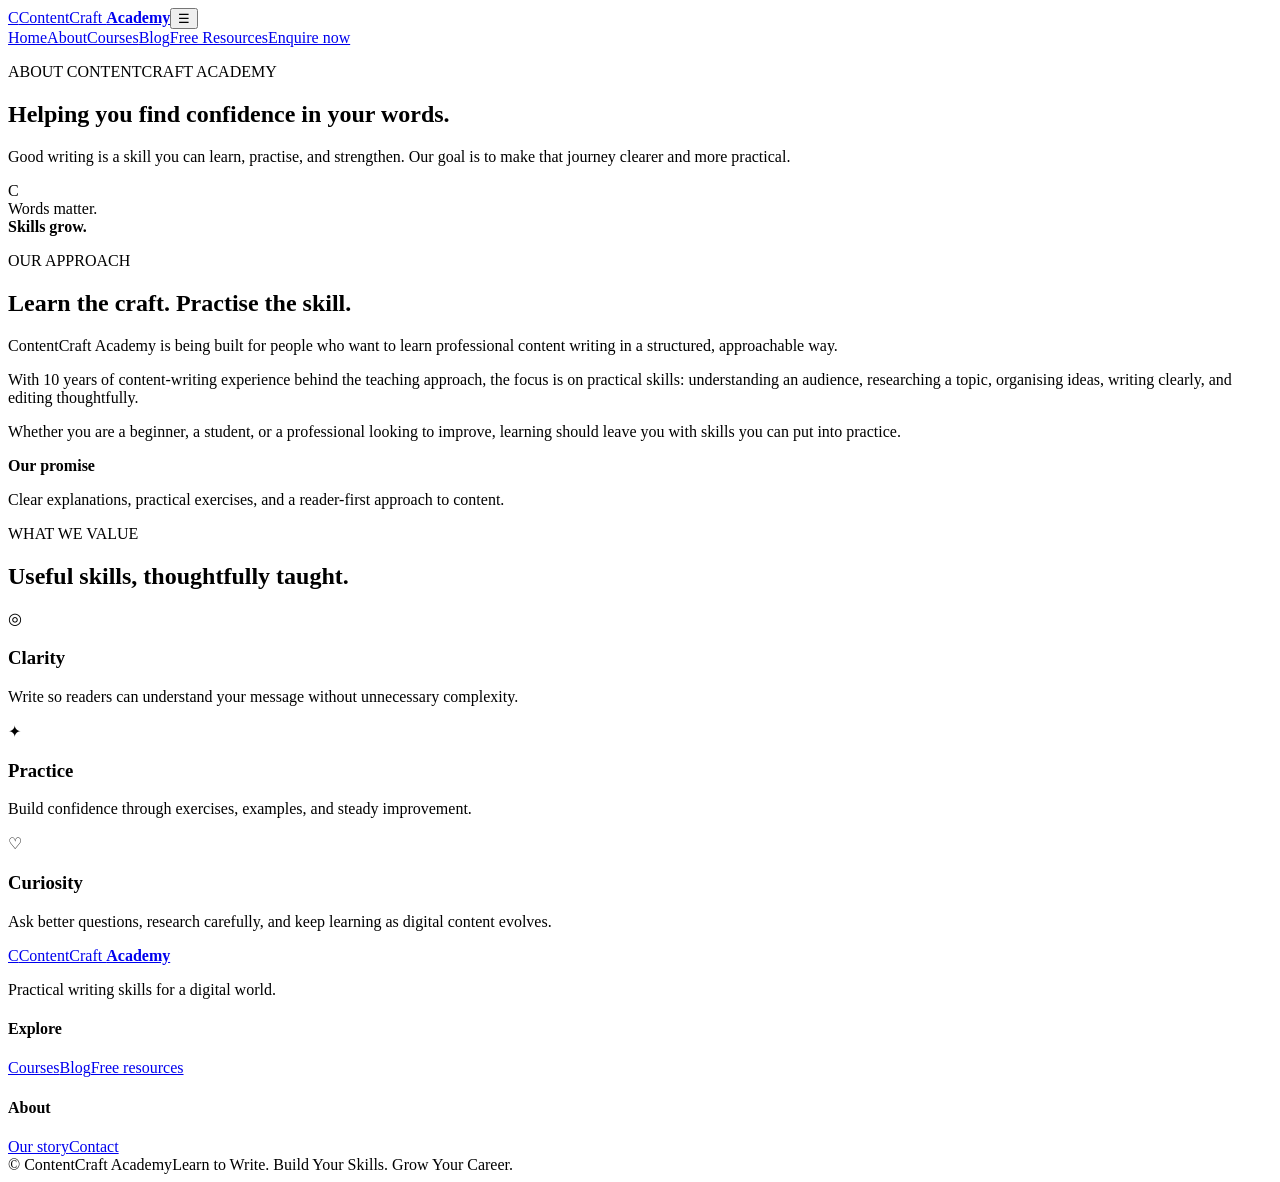
==== about.html @ 0bd51919 "Add files via upload" ====
<!doctype html><html lang="en"><head><meta charset="utf-8"><meta name="viewport" content="width=device-width, initial-scale=1"><title>About | ContentCraft Academy</title><meta name="description" content="Discover the teaching approach behind ContentCraft Academy."><link rel="stylesheet" href="assets/style.css"></head><body>
<header class="site-header"><div class="container nav-wrap"><a class="brand" href="index.html"><span class="brand-mark">C</span><span>ContentCraft <b>Academy</b></span></a><button class="menu-toggle" aria-label="Open menu" aria-expanded="false">☰</button><nav class="nav"><a href="index.html">Home</a><a class="active" href="about.html">About</a><a href="courses.html">Courses</a><a href="blog.html">Blog</a><a href="resources.html">Free Resources</a><a class="nav-cta" href="contact.html">Enquire now</a></nav></div></header>
<main><section class="page-hero"><div class="container narrow"><p class="eyebrow">ABOUT CONTENTCRAFT ACADEMY</p><h1>Helping you find confidence in your words.</h1><p>Good writing is a skill you can learn, practise, and strengthen. Our goal is to make that journey clearer and more practical.</p></div></section>
<section class="section"><div class="container about-grid"><div class="about-illustration"><div class="big-letter">C</div><div class="about-sticker">Words matter.<br><b>Skills grow.</b></div></div><div><p class="eyebrow">OUR APPROACH</p><h2>Learn the craft. Practise the skill.</h2><p>ContentCraft Academy is being built for people who want to learn professional content writing in a structured, approachable way.</p><p>With 10 years of content-writing experience behind the teaching approach, the focus is on practical skills: understanding an audience, researching a topic, organising ideas, writing clearly, and editing thoughtfully.</p><p>Whether you are a beginner, a student, or a professional looking to improve, learning should leave you with skills you can put into practice.</p><div class="note-box"><b>Our promise</b><p>Clear explanations, practical exercises, and a reader-first approach to content.</p></div></div></div></section>
<section class="section soft-section"><div class="container"><div class="section-heading"><div><p class="eyebrow">WHAT WE VALUE</p><h2>Useful skills, thoughtfully taught.</h2></div></div><div class="feature-grid"><article class="feature-card"><div class="feature-icon mint">◎</div><h3>Clarity</h3><p>Write so readers can understand your message without unnecessary complexity.</p></article><article class="feature-card"><div class="feature-icon peach">✦</div><h3>Practice</h3><p>Build confidence through exercises, examples, and steady improvement.</p></article><article class="feature-card"><div class="feature-icon lavender">♡</div><h3>Curiosity</h3><p>Ask better questions, research carefully, and keep learning as digital content evolves.</p></article></div></div></section></main>
<footer class="footer"><div class="container footer-main"><div><a class="brand brand-footer" href="index.html"><span class="brand-mark">C</span><span>ContentCraft <b>Academy</b></span></a><p>Practical writing skills for a digital world.</p></div><div><h4>Explore</h4><a href="courses.html">Courses</a><a href="blog.html">Blog</a><a href="resources.html">Free resources</a></div><div><h4>About</h4><a href="about.html">Our story</a><a href="contact.html">Contact</a></div></div><div class="container footer-bottom"><span>© <span id="year"></span> ContentCraft Academy</span><span>Learn to Write. Build Your Skills. Grow Your Career.</span></div></footer><script src="assets/site.js"></script></body></html>
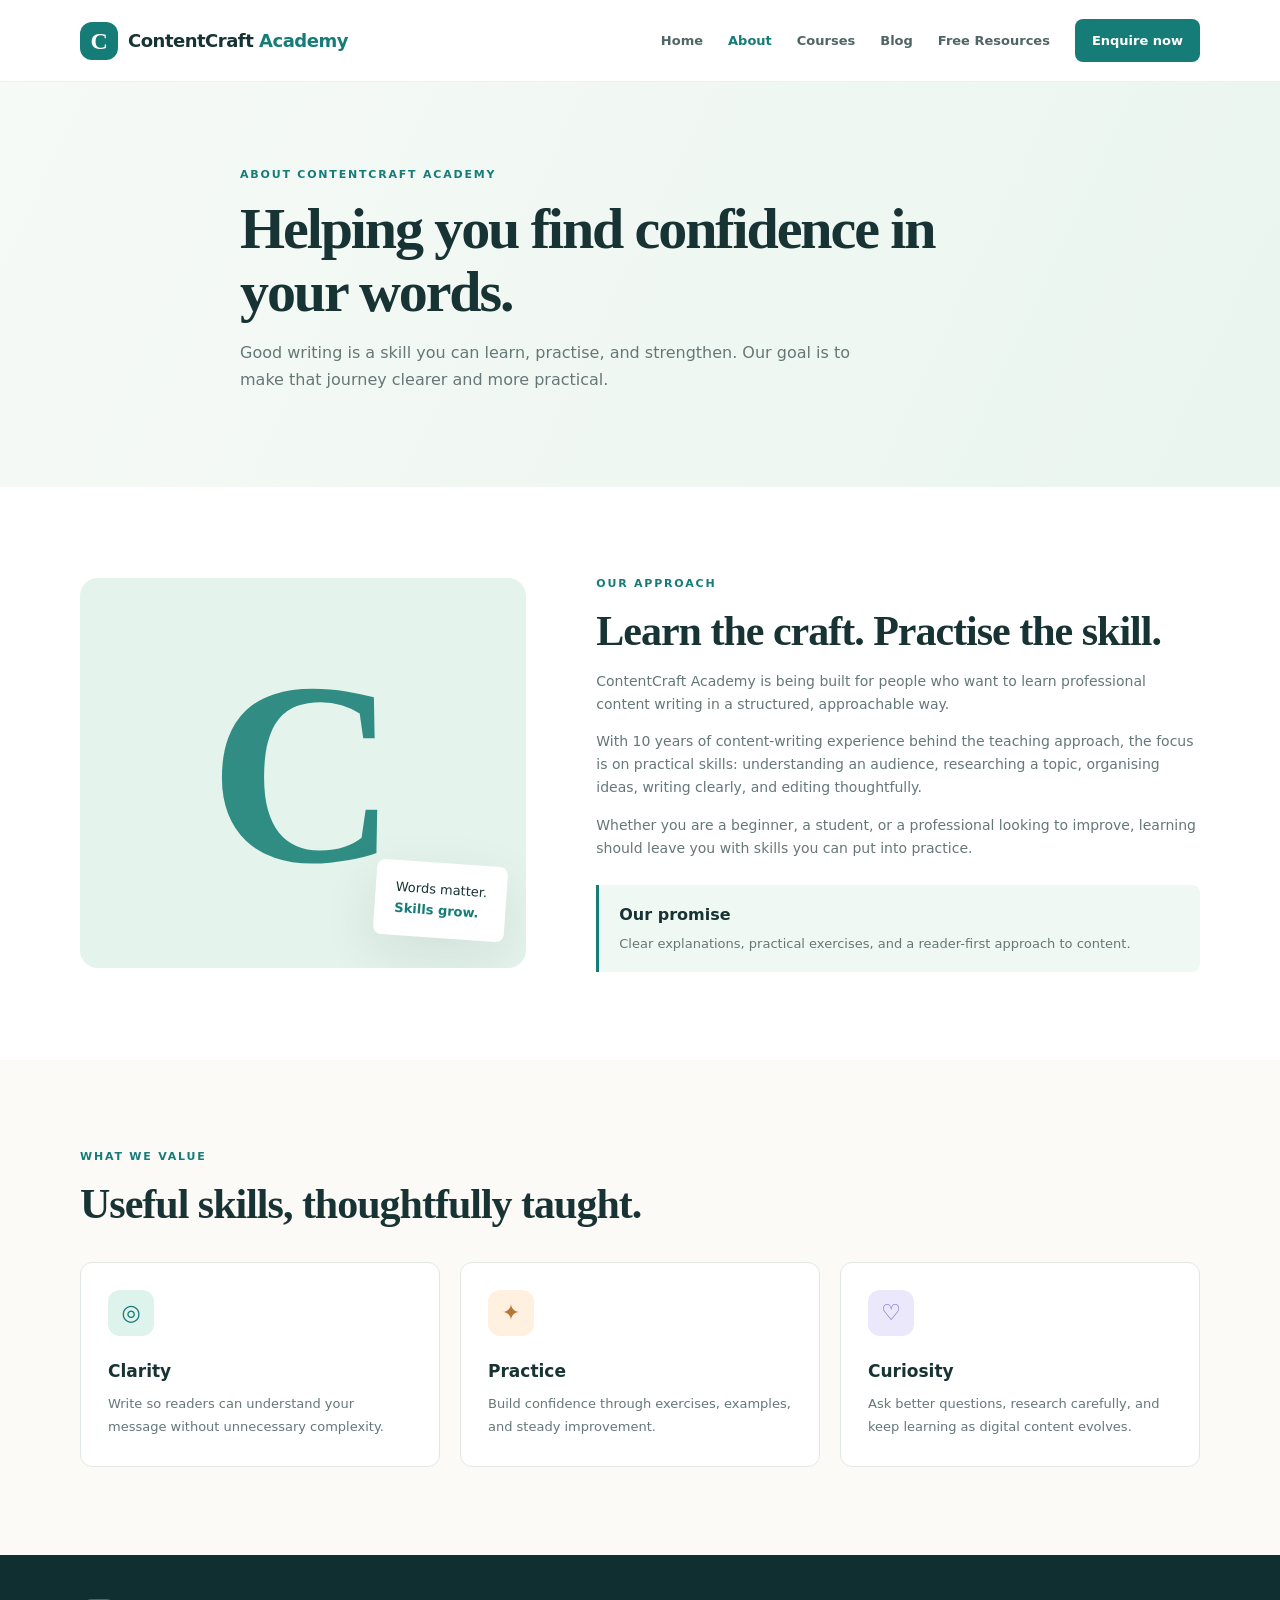
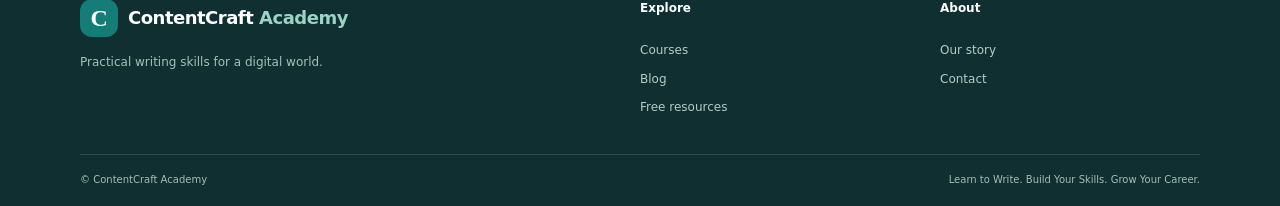
==== commit 76bf391e: "Update about.html" ====
--- a/about.html
+++ b/about.html
@@ -1,6 +1,6 @@
-<!doctype html><html lang="en"><head><meta charset="utf-8"><meta name="viewport" content="width=device-width, initial-scale=1"><title>About | ContentCraft Academy</title><meta name="description" content="Discover the teaching approach behind ContentCraft Academy."><link rel="stylesheet" href="assets/style.css"></head><body>
+<!doctype html><html lang="en"><head><meta charset="utf-8"><meta name="viewport" content="width=device-width, initial-scale=1"><title>About | ContentCraft Academy</title><meta name="description" content="Discover the teaching approach behind ContentCraft Academy."><link rel="stylesheet" href="style.css"></head><body>
 <header class="site-header"><div class="container nav-wrap"><a class="brand" href="index.html"><span class="brand-mark">C</span><span>ContentCraft <b>Academy</b></span></a><button class="menu-toggle" aria-label="Open menu" aria-expanded="false">☰</button><nav class="nav"><a href="index.html">Home</a><a class="active" href="about.html">About</a><a href="courses.html">Courses</a><a href="blog.html">Blog</a><a href="resources.html">Free Resources</a><a class="nav-cta" href="contact.html">Enquire now</a></nav></div></header>
 <main><section class="page-hero"><div class="container narrow"><p class="eyebrow">ABOUT CONTENTCRAFT ACADEMY</p><h1>Helping you find confidence in your words.</h1><p>Good writing is a skill you can learn, practise, and strengthen. Our goal is to make that journey clearer and more practical.</p></div></section>
 <section class="section"><div class="container about-grid"><div class="about-illustration"><div class="big-letter">C</div><div class="about-sticker">Words matter.<br><b>Skills grow.</b></div></div><div><p class="eyebrow">OUR APPROACH</p><h2>Learn the craft. Practise the skill.</h2><p>ContentCraft Academy is being built for people who want to learn professional content writing in a structured, approachable way.</p><p>With 10 years of content-writing experience behind the teaching approach, the focus is on practical skills: understanding an audience, researching a topic, organising ideas, writing clearly, and editing thoughtfully.</p><p>Whether you are a beginner, a student, or a professional looking to improve, learning should leave you with skills you can put into practice.</p><div class="note-box"><b>Our promise</b><p>Clear explanations, practical exercises, and a reader-first approach to content.</p></div></div></div></section>
 <section class="section soft-section"><div class="container"><div class="section-heading"><div><p class="eyebrow">WHAT WE VALUE</p><h2>Useful skills, thoughtfully taught.</h2></div></div><div class="feature-grid"><article class="feature-card"><div class="feature-icon mint">◎</div><h3>Clarity</h3><p>Write so readers can understand your message without unnecessary complexity.</p></article><article class="feature-card"><div class="feature-icon peach">✦</div><h3>Practice</h3><p>Build confidence through exercises, examples, and steady improvement.</p></article><article class="feature-card"><div class="feature-icon lavender">♡</div><h3>Curiosity</h3><p>Ask better questions, research carefully, and keep learning as digital content evolves.</p></article></div></div></section></main>
-<footer class="footer"><div class="container footer-main"><div><a class="brand brand-footer" href="index.html"><span class="brand-mark">C</span><span>ContentCraft <b>Academy</b></span></a><p>Practical writing skills for a digital world.</p></div><div><h4>Explore</h4><a href="courses.html">Courses</a><a href="blog.html">Blog</a><a href="resources.html">Free resources</a></div><div><h4>About</h4><a href="about.html">Our story</a><a href="contact.html">Contact</a></div></div><div class="container footer-bottom"><span>© <span id="year"></span> ContentCraft Academy</span><span>Learn to Write. Build Your Skills. Grow Your Career.</span></div></footer><script src="assets/site.js"></script></body></html>+<footer class="footer"><div class="container footer-main"><div><a class="brand brand-footer" href="index.html"><span class="brand-mark">C</span><span>ContentCraft <b>Academy</b></span></a><p>Practical writing skills for a digital world.</p></div><div><h4>Explore</h4><a href="courses.html">Courses</a><a href="blog.html">Blog</a><a href="resources.html">Free resources</a></div><div><h4>About</h4><a href="about.html">Our story</a><a href="contact.html">Contact</a></div></div><div class="container footer-bottom"><span>© <span id="year"></span> ContentCraft Academy</span><span>Learn to Write. Build Your Skills. Grow Your Career.</span></div></footer><script src="assets/site.js"></script></body></html>
--- a/style.css
+++ b/style.css
@@ -0,0 +1,4 @@
+:root{--ink:#183333;--muted:#657777;--teal:#167c78;--teal-dark:#105f5c;--mint:#dff3ed;--cream:#fbfaf6;--line:#e2e9e5;--gold:#e8b65d;--purple:#e9e4fb;--shadow:0 18px 55px rgba(24,51,51,.09)}*{box-sizing:border-box}html{scroll-behavior:smooth}body{margin:0;font-family:Inter,ui-sans-serif,system-ui,-apple-system,BlinkMacSystemFont,"Segoe UI",sans-serif;color:var(--ink);background:#fff;line-height:1.65}a{color:inherit;text-decoration:none}.container{width:min(1120px,calc(100% - 40px));margin:auto}.narrow{max-width:800px}.site-header{height:82px;background:rgba(255,255,255,.95);border-bottom:1px solid #eef1ee;position:sticky;top:0;z-index:20;backdrop-filter:blur(12px)}.nav-wrap{height:100%;display:flex;align-items:center;justify-content:space-between;gap:24px}.brand{display:flex;align-items:center;gap:10px;font-size:18px;font-weight:650;letter-spacing:-.5px;white-space:nowrap}.brand b{font-weight:800;color:var(--teal)}.brand-mark{display:grid;place-items:center;width:38px;height:38px;border-radius:12px;background:var(--teal);color:white;font-family:Georgia,serif;font-size:24px;font-weight:bold}.nav{display:flex;align-items:center;gap:25px;font-size:13px;font-weight:650;color:#506564}.nav a{transition:color .2s}.nav a:hover,.nav a.active{color:var(--teal)}.nav .nav-cta{background:var(--teal);color:white;padding:11px 17px;border-radius:8px}.nav .nav-cta:hover{background:var(--teal-dark);color:white}.menu-toggle{display:none;border:0;background:none;font-size:25px;color:var(--ink)}.hero{background:linear-gradient(115deg,#f7fbf8 0%,#f3f8f5 58%,#e7f4ee 100%);overflow:hidden}.hero-grid{min-height:590px;display:grid;grid-template-columns:1.02fr .98fr;align-items:center;gap:50px;padding-top:52px;padding-bottom:52px}.eyebrow{font-size:11px;letter-spacing:1.8px;font-weight:800;color:var(--teal);margin:0 0 14px}.dot{display:inline-block;width:7px;height:7px;border-radius:50%;background:var(--gold);margin-right:8px;vertical-align:1px}.hero h1,.page-hero h1,.article-hero h1{font-family:Georgia,"Times New Roman",serif;font-size:clamp(43px,5vw,66px);line-height:1.08;letter-spacing:-2.1px;font-weight:600;margin:0 0 23px;max-width:620px}.hero h1 span{color:var(--teal);font-style:italic}.hero-lead{font-size:17px;color:#607270;max-width:540px;line-height:1.8;margin:0 0 28px}.hero-actions{display:flex;gap:12px;flex-wrap:wrap}.button{display:inline-flex;align-items:center;justify-content:center;gap:17px;border:0;border-radius:8px;padding:13px 19px;font-size:13px;font-weight:750;cursor:pointer;transition:transform .2s,background .2s}.button:hover{transform:translateY(-2px)}.button-primary{background:var(--teal);color:white}.button-primary:hover{background:var(--teal-dark)}.button-light{background:white;border:1px solid #dce7e1;color:var(--ink)}.trust-line{display:flex;gap:10px;align-items:center;margin-top:30px;color:#637573;font-size:12px}.trust-line b{color:var(--ink)}.trust-icon{display:grid;place-items:center;width:28px;height:28px;background:#fff4d9;color:#b7852d;border-radius:50%}.hero-art{height:430px;position:relative;display:grid;place-items:center}.art-orbit{position:absolute;border:1px solid rgba(22,124,120,.16);border-radius:50%;transform:rotate(-25deg)}.orbit-one{width:410px;height:310px}.orbit-two{width:350px;height:410px;transform:rotate(38deg)}.paper-card{position:relative;width:300px;height:330px;background:white;border:1px solid #e5ebe6;border-radius:8px;padding:23px 25px;box-shadow:0 28px 65px rgba(25,75,67,.14);transform:rotate(-5deg)}.paper-top{display:flex;align-items:center;gap:5px;border-bottom:1px solid #edf0ed;padding-bottom:16px}.paper-top>span{width:6px;height:6px;border-radius:50%;background:#b6d7cb}.paper-top b{font-size:7px;letter-spacing:1.2px;color:#9aaba5;margin-left:auto}.paper-title{font-family:Georgia,serif;font-size:31px;line-height:1.15;margin-top:31px;letter-spacing:-.7px}.paper-title em{color:var(--teal)}.paper-line{height:6px;width:80%;background:#e9efeb;border-radius:5px;margin-top:13px}.paper-line.long{width:100%;margin-top:24px}.paper-line.short{width:56%}.paper-highlight{display:inline-block;background:#e2f3ec;color:var(--teal-dark);font-size:10px;font-weight:800;padding:9px 12px;border-radius:5px;margin-top:24px}.floating-note{position:absolute;display:flex;align-items:center;gap:9px;padding:12px 15px;background:#fff;border:1px solid #e7eee9;border-radius:10px;box-shadow:var(--shadow);font-size:11px}.note-one{top:65px;left:0;transform:rotate(-4deg)}.note-two{bottom:53px;right:0;transform:rotate(4deg)}.hero-spark{position:absolute;color:#c89a43;font-size:27px}.spark-one{top:80px;right:38px}.spark-two{bottom:75px;left:43px;color:var(--teal)}.proof-strip{border-bottom:1px solid var(--line);background:#fff}.proof-grid{display:grid;grid-template-columns:repeat(3,1fr);padding:24px 0}.proof-grid>div{display:flex;flex-direction:column;align-items:center;border-right:1px solid var(--line);gap:3px}.proof-grid>div:last-child{border:0}.proof-grid strong{font-size:14px}.proof-grid span{font-size:12px;color:var(--muted)}.section{padding:88px 0}.section-heading{display:flex;align-items:end;justify-content:space-between;gap:35px;margin-bottom:34px}.section-heading h2,.about-grid h2,.contact-grid h2{font-family:Georgia,serif;font-size:clamp(30px,3.3vw,42px);line-height:1.16;letter-spacing:-1px;font-weight:600;margin:0;max-width:600px}.section-heading>p{max-width:400px;margin:0;color:var(--muted);font-size:14px}.feature-grid{display:grid;grid-template-columns:repeat(3,1fr);gap:20px}.feature-card{padding:27px;border:1px solid var(--line);border-radius:12px;background:white;transition:box-shadow .2s,transform .2s}.feature-card:hover,.course-card:hover,.resource-card:hover{transform:translateY(-3px);box-shadow:var(--shadow)}.feature-icon,.resource-icon{display:grid;place-items:center;width:46px;height:46px;border-radius:12px;font-size:22px;margin-bottom:21px}.mint{background:#def3eb;color:var(--teal)}.peach{background:#fff0df;color:#b57836}.lavender{background:#ece8fc;color:#7163b1}.feature-card h3{font-size:17px;margin:0 0 8px}.feature-card p,.course-body p,.blog-info>p:not(.meta),.resource-card p{font-size:13px;color:var(--muted);line-height:1.75;margin:0}.courses-preview,.soft-section{background:var(--cream)}.text-link{font-size:13px;font-weight:800;color:var(--teal)}.course-grid{display:grid;grid-template-columns:repeat(3,1fr);gap:20px}.course-card{background:white;border:1px solid var(--line);border-radius:12px;overflow:hidden;transition:.2s}.course-art{height:150px;display:flex;align-items:center;justify-content:center;position:relative;overflow:hidden}.course-art>span{position:absolute;top:15px;left:17px;font-size:11px;font-weight:800;opacity:.7}.course-art>div{width:75px;height:75px;display:grid;place-items:center;border-radius:24px;background:rgba(255,255,255,.7);font-size:38px;transform:rotate(-7deg)}.art-teal{background:#d9eee7;color:#1b8277}.art-gold{background:#faebce;color:#a87a2f}.art-purple{background:#e8e3fa;color:#7869bd}.course-body{padding:22px}.pill{display:inline-block;font-size:9px;letter-spacing:1.1px;font-weight:850;color:var(--teal);background:#e7f5ef;padding:6px 8px;border-radius:4px}.course-body h3{font-family:Georgia,serif;font-size:22px;line-height:1.2;margin:13px 0 9px}.course-body a{display:flex;justify-content:space-between;margin-top:18px;font-size:12px;font-weight:800;color:var(--teal)}.blog-grid{display:grid;grid-template-columns:repeat(3,1fr);gap:22px}.blog-card{border:1px solid var(--line);border-radius:12px;overflow:hidden;background:white}.blog-image{height:185px;display:flex;position:relative;align-items:flex-end;padding:18px;overflow:hidden}.blog-image span{position:relative;z-index:2;background:rgba(255,255,255,.83);padding:6px 9px;border-radius:4px;font-size:9px;letter-spacing:1px;font-weight:850;color:var(--teal-dark)}.blog-image b{position:absolute;right:18px;top:12px;font-family:Georgia,serif;font-size:54px;color:rgba(255,255,255,.75)}.image-one{background:radial-gradient(circle at 70% 30%,#c2e4d7 0 12%,transparent 13%),linear-gradient(135deg,#5a9e8e,#b4dccc)}.image-two{background:radial-gradient(circle at 70% 38%,#f7d99b 0 17%,transparent 18%),linear-gradient(135deg,#b78045,#f0d5a0)}.image-three{background:radial-gradient(circle at 72% 36%,#bcb0ed 0 15%,transparent 16%),linear-gradient(135deg,#6e69a5,#d3cdf4)}.blog-info{padding:21px}.meta{font-size:9px;letter-spacing:1px;color:#80918b;font-weight:800;margin:0 0 10px}.blog-info h3{font-family:Georgia,serif;font-size:21px;line-height:1.25;margin:0 0 10px}.blog-info h3 a:hover{color:var(--teal)}.read-link{display:inline-block;margin-top:17px;color:var(--teal);font-size:12px;font-weight:800}.cta-band{background:var(--teal-dark);color:white;padding:55px 0}.cta-inner{display:flex;align-items:center;justify-content:space-between;gap:35px}.cta-band .eyebrow{color:#b7e4d6}.cta-band h2{font-family:Georgia,serif;font-size:clamp(30px,3vw,40px);line-height:1.18;margin:0 0 9px;max-width:600px}.cta-band p:not(.eyebrow){color:#d1e6df;font-size:13px;margin:0}.button-white{background:white;color:var(--teal-dark);white-space:nowrap}.footer{background:#102f30;color:#d9e7e1;padding:44px 0 0}.footer-main{display:grid;grid-template-columns:2fr 1fr 1fr;gap:40px;padding-bottom:36px}.brand-footer{color:white}.brand-footer b{color:#9bd4c3}.footer-main p{color:#a8c0b7;font-size:12px;margin-top:16px}.footer-main h4{color:#fff;font-size:12px;margin:0 0 13px}.footer-main>div:not(:first-child){display:flex;flex-direction:column;align-items:flex-start;gap:9px}.footer-main>div>a:not(.brand){font-size:12px;color:#b6cbc3}.footer-main a:hover{color:white}.footer-bottom{display:flex;justify-content:space-between;gap:20px;border-top:1px solid rgba(255,255,255,.13);padding:17px 0;color:#a7bdb5;font-size:10px}.page-hero{padding:84px 0 78px;background:linear-gradient(115deg,#f6faf7,#eaf5ef)}.page-hero h1{font-size:clamp(39px,5vw,58px);max-width:750px;margin-bottom:17px}.page-hero .narrow>p:not(.eyebrow){color:var(--muted);font-size:16px;max-width:650px}.about-grid{display:grid;grid-template-columns:.85fr 1.15fr;gap:70px;align-items:center}.about-grid>div>p:not(.eyebrow){color:var(--muted);font-size:14px}.about-illustration{height:390px;border-radius:18px;background:#e4f3eb;display:grid;place-items:center;position:relative;overflow:hidden}.big-letter{font-family:Georgia,serif;font-size:260px;font-weight:bold;color:#1d8278;line-height:1;opacity:.9}.about-sticker{position:absolute;bottom:30px;right:20px;background:white;padding:16px 20px;border-radius:8px;box-shadow:var(--shadow);font-size:13px;transform:rotate(4deg)}.about-sticker b{color:var(--teal)}.note-box{border-left:3px solid var(--teal);background:#f0f8f4;padding:17px 20px;margin-top:25px;border-radius:0 8px 8px 0}.note-box p{font-size:13px;color:var(--muted);margin:5px 0 0}.course-list{border-top:1px solid var(--line)}.course-row{display:grid;grid-template-columns:55px 1fr 200px;gap:24px;padding:32px 0;border-bottom:1px solid var(--line);align-items:start}.course-number{font-family:Georgia,serif;font-size:28px;color:#8cbdb0}.course-row h2{font-family:Georgia,serif;font-size:27px;line-height:1.2;margin:13px 0 9px}.course-row p{font-size:13px;color:var(--muted);max-width:640px}.course-aside{display:flex;flex-direction:column;align-items:flex-start;gap:15px;padding-top:5px}.course-symbol{display:grid;place-items:center;width:60px;height:60px;border-radius:16px;background:#e1f3ec;color:var(--teal);font-size:30px}.gold-symbol{background:#faebce;color:#a87a2f}.purple-symbol{background:#e9e4fb;color:#7869bd}.check-list{list-style:none;padding:0;margin:17px 0 0;font-size:12px;color:#526966}.check-list li{margin:8px 0}.check-list li:before{content:"✓";color:var(--teal);font-weight:bold;margin-right:9px}.small-note{font-size:11px;color:var(--muted);margin-top:20px}.category-pills{display:flex;flex-wrap:wrap;gap:9px;margin-bottom:30px}.category-pills span{font-size:11px;font-weight:700;padding:8px 12px;border:1px solid var(--line);border-radius:30px;color:#536b66}.category-pills span:first-child{background:var(--teal);color:white;border-color:var(--teal)}.blog-grid-page{row-gap:28px}.blog-note{margin-top:35px}.resource-grid{display:grid;grid-template-columns:repeat(3,1fr);gap:20px;margin-bottom:25px}.resource-card{border:1px solid var(--line);border-radius:12px;padding:27px;transition:.2s}.resource-icon{font-size:22px}.resource-card h2{font-family:Georgia,serif;font-size:23px;line-height:1.2;margin:8px 0 10px}.resource-card .text-link{display:inline-block;margin-top:20px}.contact-grid{display:grid;grid-template-columns:1fr .9fr;gap:70px;align-items:start}.contact-grid h2{margin-bottom:16px}.contact-grid>div>p:not(.eyebrow){font-size:14px;color:var(--muted)}.contact-tip{display:flex;gap:13px;margin-top:25px}.contact-tip>span{display:grid;place-items:center;flex:0 0 37px;height:37px;border-radius:10px;background:#e2f3ec;color:var(--teal)}.contact-tip b{font-size:13px}.contact-tip p{font-size:12px;color:var(--muted);margin:4px 0}.contact-form{border:1px solid var(--line);padding:28px;border-radius:12px;box-shadow:0 12px 35px rgba(24,51,51,.05)}.contact-form label{display:block;font-size:12px;font-weight:750;margin:0 0 7px}.contact-form input,.contact-form select,.contact-form textarea{display:block;width:100%;font:inherit;font-size:13px;border:1px solid #dce6e0;border-radius:7px;padding:12px;margin-bottom:17px;background:#fff;color:var(--ink)}.contact-form input:focus,.contact-form select:focus,.contact-form textarea:focus{outline:2px solid #b9e2d5;border-color:var(--teal)}.full-width{width:100%}.form-small{font-size:10px;color:#87958f;margin:12px 0 0}.article-hero{padding:65px 0 50px;background:#f5faf6}.back-link{display:inline-block;color:var(--teal);font-size:12px;font-weight:750;margin-bottom:30px}.article-hero h1{font-size:clamp(36px,5vw,55px);max-width:780px}.article-deck{font-size:17px;color:var(--muted);max-width:700px}.article-body{max-width:760px;margin:0 auto;padding:55px 25px 90px;font-size:16px;line-height:1.9;color:#455b56}.article-body h2{font-family:Georgia,serif;color:var(--ink);font-size:28px;line-height:1.25;margin:36px 0 10px}.article-body .note-box{font-size:14px}.article-body .button{margin-top:25px}.article-body em{font-size:13px;color:#758780}.article-body+.footer{margin-top:0}
+@media(max-width:900px){.nav{gap:14px}.nav a{font-size:12px}.hero-grid{gap:20px}.hero-art{transform:scale(.9)}.about-grid,.contact-grid{gap:35px}.course-row{grid-template-columns:40px 1fr 160px}.course-aside .button{font-size:11px;padding:11px}.section{padding:70px 0}}
+@media(max-width:720px){.container{width:min(100% - 32px,560px)}.site-header{height:70px}.brand{font-size:16px}.brand-mark{width:34px;height:34px}.menu-toggle{display:block}.nav{display:none;position:absolute;top:69px;left:0;right:0;background:white;border-bottom:1px solid var(--line);padding:15px 22px 22px;box-shadow:0 15px 20px rgba(20,50,45,.08);align-items:stretch;gap:0;flex-direction:column}.nav.nav-open{display:flex}.nav a{padding:12px 5px;font-size:14px}.nav .nav-cta{margin-top:8px;text-align:center}.hero-grid{grid-template-columns:1fr;padding-top:62px;padding-bottom:30px;gap:0}.hero h1{font-size:48px}.hero-lead{font-size:15px}.hero-art{height:350px;transform:scale(.85);transform-origin:top center;margin-bottom:-40px}.proof-grid{grid-template-columns:1fr;gap:15px;padding:22px 0}.proof-grid>div{border-right:0;border-bottom:1px solid var(--line);padding-bottom:13px}.proof-grid>div:last-child{border:0;padding-bottom:0}.section{padding:58px 0}.section-heading{display:block}.section-heading>p{margin-top:15px}.section-heading h2,.about-grid h2,.contact-grid h2{font-size:33px}.feature-grid,.course-grid,.blog-grid,.resource-grid{grid-template-columns:1fr}.feature-card{padding:23px}.course-art{height:145px}.blog-image{height:200px}.cta-inner{display:block}.cta-inner .button{margin-top:24px}.footer-main{grid-template-columns:1fr 1fr;gap:25px}.footer-main>div:first-child{grid-column:1/-1}.footer-bottom{flex-direction:column;gap:5px}.page-hero{padding:62px 0 55px}.page-hero h1{font-size:42px}.about-grid{grid-template-columns:1fr;gap:35px}.about-illustration{height:290px}.big-letter{font-size:200px}.course-row{grid-template-columns:35px 1fr;gap:14px}.course-aside{grid-column:2;flex-direction:row;align-items:center;flex-wrap:wrap}.course-row h2{font-size:24px}.contact-grid{grid-template-columns:1fr;gap:35px}.contact-form{padding:22px}.article-hero{padding:45px 0 35px}.article-hero h1{font-size:39px}.article-body{padding:40px 22px 65px;font-size:15px}.article-body h2{font-size:25px}}
+@media(prefers-reduced-motion:reduce){html{scroll-behavior:auto}*,*:before,*:after{transition:none!important}}
